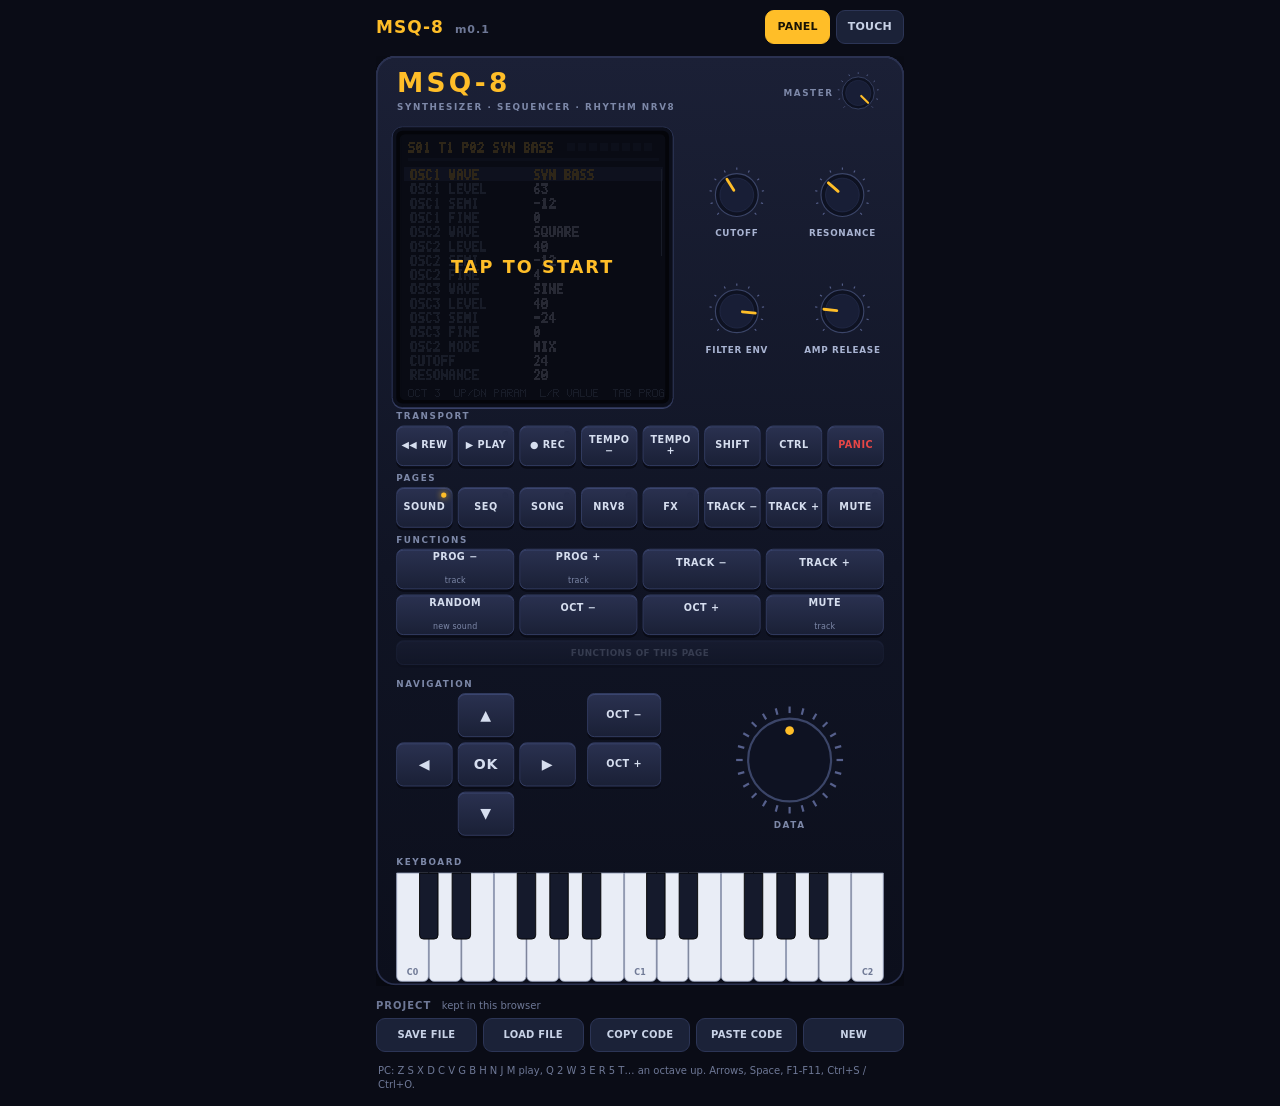
==== index.html @ dc90cc41 "MSQ-8 web: the built page Co-Authored-By: Claude Sonnet 5.5 <noreply@anthropic.com>" ====
<!doctype html>
<html lang="fr">
<head>
<meta charset="utf-8">
<meta name="viewport" content="width=device-width, initial-scale=1, maximum-scale=1, user-scalable=no, viewport-fit=cover">
<meta name="theme-color" content="#0a0c16">
<meta name="apple-mobile-web-app-capable" content="yes">
<meta name="mobile-web-app-capable" content="yes">
<title>MSQ-8 Synth</title>
<link rel="stylesheet" href="style.css">
</head>
<body>
<div id="app">
  <header>
    <div class="brand"><b>MSQ-8</b> <span id="ver"></span></div>
    <div class="views" role="group" aria-label="View">
      <button class="btn small" id="vPanel" type="button">PANEL</button>
      <button class="btn small" id="vTouch" type="button">TOUCH</button>
    </div>
  </header>

  <div id="touchview">
    <div id="screenwrap">
      <canvas id="screen" width="240" height="240"></canvas>
      <button class="js-start" id="start" type="button">TAP TO START</button>
    </div>

    <nav id="pages" aria-label="Pages"></nav>

    <section id="transport" aria-label="Transport"></section>

    <section id="nav" aria-label="Navigation">
      <div id="dpad"></div>
      <div id="mods"></div>
    </section>

    <section id="shortcuts" aria-label="Raccourcis"></section>

    <section id="keys" aria-label="Clavier">
      <div id="pianobar"></div>
      <div id="piano"></div>
      <div id="pads"></div>
    </section>
  </div>

  <div id="panelview" hidden>
    <div id="stage"><div id="device"></div></div>
  </div>

  <section id="project" aria-label="Projet">
    <div class="label">PROJECT <span id="autosaved">kept in this browser</span></div>
    <div id="projbtns">
      <button class="btn small" id="btnSave" type="button">SAVE FILE</button>
      <button class="btn small" id="btnLoad" type="button">LOAD FILE</button>
      <button class="btn small" id="btnCopy" type="button">COPY CODE</button>
      <button class="btn small" id="btnPaste" type="button">PASTE CODE</button>
      <button class="btn small" id="btnNew" type="button">NEW</button>
    </div>
    <div id="pastebox" hidden>
      <textarea id="code" rows="4" spellcheck="false" autocomplete="off" placeholder="Paste a project code here"></textarea>
      <button class="btn small" id="btnCodeLoad" type="button">LOAD THIS CODE</button>
    </div>
  </section>

  <p class="hint">PC: Z S X D C V G B H N J M play, Q 2 W 3 E R 5 T… an octave up. Arrows, Space, F1-F11, Ctrl+S / Ctrl+O.</p>
  <input type="file" id="file" accept=".msq8,.txt,application/octet-stream,text/plain" hidden>
</div>
<script src="panel.js"></script>
<script src="app.js"></script>
</body>
</html>
---- style.css ----
:root {
  --bg: #0a0c16;
  --panel: #12172a;
  --key: #1b2238;
  --key-edge: #2c3556;
  --text: #c8d2e6;
  --dim: #6e7896;
  --amber: #ffbe28;
  --green: #50dc78;
  --red: #e64646;
  --white-key: #e9edf6;
  color-scheme: dark;
  --black-key: #151a2c;
}

* { box-sizing: border-box; }

html, body {
  margin: 0;
  background: var(--bg);
  color: var(--text);
  font: 600 13px/1.2 system-ui, -apple-system, "Segoe UI", Roboto, sans-serif;
  -webkit-tap-highlight-color: transparent;
  -webkit-user-select: none;
  user-select: none;
  overscroll-behavior: none;
}

#app {
  max-width: 520px;
  margin: 0 auto;
  padding-block: max(8px, env(safe-area-inset-top, 0px)) calc(14px + env(safe-area-inset-bottom, 0px));
  padding-inline: 16px;
}

header {
  display: flex;
  align-items: center;
  justify-content: space-between;
  padding: 2px 0 8px;
}
.brand { font-size: 17px; letter-spacing: .06em; }
.brand b { color: var(--amber); }
#ver { color: var(--dim); font-size: 11px; margin-left: 4px; }
.tag { color: var(--dim); font-size: 10px; letter-spacing: .1em; text-transform: uppercase; }
[hidden] { display: none !important; }

.btn {
  appearance: none;
  -webkit-appearance: none;
  min-height: 46px;
  padding: 6px 4px;
  background: var(--key);
  border: 1px solid var(--key-edge);
  border-radius: 9px;
  color: var(--text);
  font: inherit;
  font-size: 12px;
  letter-spacing: .02em;
  touch-action: none;
  cursor: pointer;
}
.btn.small { min-height: 34px; padding: 4px 11px; font-size: 11px; }
.btn.on, .btn:active { background: #3a3220; border-color: var(--amber); color: var(--amber); }
.btn.latched { background: #3a3220; border-color: var(--amber); color: var(--amber); }
.btn.live { background: #17382a; border-color: var(--green); color: var(--green); }
.btn.rec { background: #3c1a1e; border-color: var(--red); color: var(--red); }
.btn.tab-active { background: var(--amber); border-color: var(--amber); color: #1a1405; }
.btn.warn { background: #3c1a1e; border-color: var(--red); color: var(--red); }

#screenwrap { position: relative; }
#screen {
  display: block;
  width: 100%;
  aspect-ratio: 1;
  image-rendering: pixelated;
  background: #000;
  border-radius: 8px;
  border: 1px solid var(--key-edge);
}
#start {
  position: absolute;
  inset: 0;
  width: 100%;
  border: 0;
  border-radius: 8px;
  background: rgba(10, 12, 22, .82);
  color: var(--amber);
  font: 700 22px/1 system-ui, sans-serif;
  letter-spacing: .12em;
}
#start.hidden { display: none; }

.row { display: grid; gap: 6px; margin-top: 8px; }
#pages { display: grid; grid-template-columns: repeat(5, 1fr); gap: 6px; margin-top: 8px; }
#transport { display: grid; grid-template-columns: repeat(7, 1fr); gap: 6px; margin-top: 8px; }

#nav { display: grid; grid-template-columns: 1fr 96px; gap: 8px; margin-top: 8px; align-items: stretch; }
#dpad {
  display: grid;
  grid-template-columns: repeat(3, 1fr);
  grid-template-rows: repeat(3, 50px);
  gap: 6px;
}
#dpad .btn { min-height: 0; font-size: 18px; }
#mods { display: grid; grid-template-rows: 1fr 1fr 1fr; gap: 6px; }

#shortcuts { display: grid; grid-template-columns: repeat(4, 1fr); gap: 6px; margin-top: 8px; }
#shortcuts .btn { font-size: 11px; line-height: 1.15; }
#shortcuts .btn small { display: block; color: var(--dim); font-weight: 500; font-size: 9px; margin-top: 2px; }
#shortcuts .btn.on small { color: var(--amber); }

#keys { margin-top: 10px; }
#pianobar { display: grid; grid-template-columns: 70px 1fr 70px; gap: 6px; align-items: center; margin-bottom: 6px; }
#pianobar .mid { text-align: center; color: var(--dim); font-size: 11px; }
#pianobar .btn { min-height: 34px; }

#piano {
  position: relative;
  display: flex;
  height: 132px;
  touch-action: none;
}
.white {
  flex: 1;
  background: var(--white-key);
  border: 1px solid #9aa3bd;
  border-radius: 0 0 6px 6px;
  color: #707a96;
  font-size: 9px;
  display: flex;
  align-items: flex-end;
  justify-content: center;
  padding-bottom: 4px;
  touch-action: none;
}
.white.on { background: var(--amber); color: #1a1405; }
.black {
  position: absolute;
  top: 0;
  height: 62%;
  width: 5.4%;
  background: var(--black-key);
  border: 1px solid #000;
  border-radius: 0 0 5px 5px;
  z-index: 2;
  touch-action: none;
}
.black.on { background: var(--amber); }

#pads, #stutters { display: grid; grid-template-columns: repeat(4, 1fr); gap: 6px; }
#pads { display: none; }
#pads .label { grid-column: 1 / -1; color: var(--dim); font-size: 10px; letter-spacing: .1em; margin: 6px 0 -2px; }
#pads .btn { min-height: 58px; font-size: 12px; }
.pad0 { border-bottom: 4px solid #eb5046; }
.pad1 { border-bottom: 4px solid #f0963c; }
.pad2 { border-bottom: 4px solid #ebd746; }
.pad3 { border-bottom: 4px solid #eb6eaa; }
.pad4 { border-bottom: 4px solid #50d2dc; }
.pad5 { border-bottom: 4px solid #5a82f0; }
.pad6 { border-bottom: 4px solid #6edc78; }
.pad7 { border-bottom: 4px solid #b478f0; }
.stut { border-top: 3px solid var(--red); }

.hint { color: var(--dim); font-size: 10px; font-weight: 500; margin: 12px 2px 0; line-height: 1.4; }

@media (min-width: 700px) {
  #app { max-width: 560px; }
}

#project { margin-top: 14px; }
#project .label { color: var(--dim); font-size: 10px; letter-spacing: .1em; margin-bottom: 6px; }
#autosaved { color: var(--dim); font-weight: 500; letter-spacing: 0; margin-left: 6px; }
#projbtns { display: grid; grid-template-columns: repeat(5, 1fr); gap: 6px; }
#projbtns .btn { padding-inline: 2px; font-size: 10px; }
#pastebox { display: grid; gap: 6px; margin-top: 8px; }
#code {
  width: 100%;
  min-width: 0;
  resize: vertical;
  background: var(--panel);
  color: var(--text);
  border: 1px solid var(--key-edge);
  border-radius: 8px;
  padding: 8px;
  font: 11px/1.3 ui-monospace, Menlo, Consolas, monospace;
  -webkit-user-select: text;
  user-select: text;
}

/* ---------------------------------------------------------------- the front panel view */
.views { display: flex; gap: 6px; }
#panelview { margin-top: 4px; }
#stage { position: relative; width: 100%; overflow: hidden; }
#device {
  position: absolute;
  top: 0;
  width: 600px;
  height: 1056px;
  transform-origin: 0 0;
  background: linear-gradient(180deg, #1b2036 0%, #101424 55%, #0c0f1c 100%);
  border-radius: 22px;
  box-shadow: inset 0 0 0 2px #2a3150, inset 0 2px 0 #3a4268, 0 12px 30px rgba(0, 0, 0, .5);
}
#device > * { position: absolute; }
.legend {
  color: #7d88a8;
  font: 600 10px/12px system-ui, -apple-system, "Segoe UI", sans-serif;
  letter-spacing: .18em;
  text-transform: uppercase;
  white-space: nowrap;
  pointer-events: none;
}
.legend.logo { font: 800 30px/34px system-ui, -apple-system, "Segoe UI", sans-serif; letter-spacing: .12em; color: var(--amber); }

.bezel { background: #04050a; border: 1px solid #2c3556; border-radius: 12px; box-shadow: inset 0 0 0 4px #0b0e1a, 0 1px 0 #3a4268; }
.bezel canvas { position: absolute; width: 300px; height: 300px; image-rendering: pixelated; border-radius: 4px; background: #000; }
.pstart {
  position: absolute;
  inset: 8px;
  border: 0;
  border-radius: 6px;
  background: rgba(10, 12, 22, .85);
  color: var(--amber);
  font: 700 20px/1 system-ui, sans-serif;
  letter-spacing: .12em;
}
.pstart.hidden { display: none; }

.pbtn {
  display: flex;
  align-items: center;
  justify-content: center;
  flex-direction: column;
  gap: 2px;
  text-align: center;
  padding: 2px;
  background: linear-gradient(#2a3150, #1a2036);
  border: 1px solid #38426a;
  border-radius: 8px;
  color: #d6deef;
  font: 700 11px/1.1 system-ui, -apple-system, "Segoe UI", sans-serif;
  letter-spacing: .05em;
  box-shadow: 0 3px 0 #090b16, inset 0 1px 0 #3b4670;
  touch-action: none;
  cursor: pointer;
  -webkit-user-select: none;
  user-select: none;
}
.pbtn.on { transform: translateY(2px); box-shadow: 0 1px 0 #090b16; border-color: var(--amber); color: var(--amber); }
.pbtn.latched { border-color: var(--amber); color: var(--amber); background: linear-gradient(#3a3220, #2a2416); }
.pbtn.warn { color: var(--red); }
.pbtn.empty { opacity: .28; pointer-events: none; }
.pbtn.more { font-size: 10px; color: #9aa6c6; }
.pbtn.dp { font-size: 16px; }
.pbtn .leg { pointer-events: none; }
.pbtn .hint { color: #7d88a8; font-weight: 500; font-size: 9px; letter-spacing: .02em; pointer-events: none; }
.pbtn .led { position: absolute; top: 5px; right: 6px; width: 6px; height: 6px; border-radius: 50%; background: #262d4a; pointer-events: none; }
.pbtn.green .led.lit { background: var(--green); box-shadow: 0 0 7px var(--green); }
.pbtn.red .led.lit { background: var(--red); box-shadow: 0 0 7px var(--red); }
.pbtn.amber .led.lit { background: var(--amber); box-shadow: 0 0 7px var(--amber); }
.pbtn { position: absolute; }

.knob, .wheel { touch-action: none; cursor: ns-resize; -webkit-user-select: none; user-select: none; }
.wheel { cursor: ew-resize; }
.knob svg, .wheel svg { display: block; width: 100%; height: 100%; overflow: visible; }
.kb { fill: #0e1222; stroke: #3b4568; stroke-width: 2; }
.hi { fill: #181e36; stroke: #2a3354; stroke-width: 1; }
.tick { stroke: #56608c; stroke-width: 2; }
.ptr { stroke: var(--amber); stroke-width: 5; stroke-linecap: round; }
.dot { fill: var(--amber); }
.klabel {
  text-align: center;
  font: 600 10px/1.15 system-ui, -apple-system, "Segoe UI", sans-serif;
  color: #a9b4d2;
  letter-spacing: .08em;
  text-transform: uppercase;
  pointer-events: none;
}

.pkeys { display: flex; touch-action: none; }
.pkeys .white { height: 124px; }
.pkeys .black { height: 76px; width: 22px; }
.ppads { display: grid; grid-template-columns: repeat(4, 134px); grid-template-rows: 54px 54px 22px 54px 54px; gap: 6px; touch-action: none; }
.ppads .legend { align-self: end; }
.ppad {
  display: flex;
  align-items: center;
  justify-content: center;
  background: linear-gradient(#2a3150, #1a2036);
  border: 1px solid #38426a;
  border-radius: 8px;
  color: #d6deef;
  font: 700 13px/1 system-ui, sans-serif;
  letter-spacing: .06em;
  box-shadow: 0 3px 0 #090b16;
  touch-action: none;
  cursor: pointer;
}
.ppad.on { transform: translateY(2px); box-shadow: none; color: var(--amber); border-color: var(--amber); }
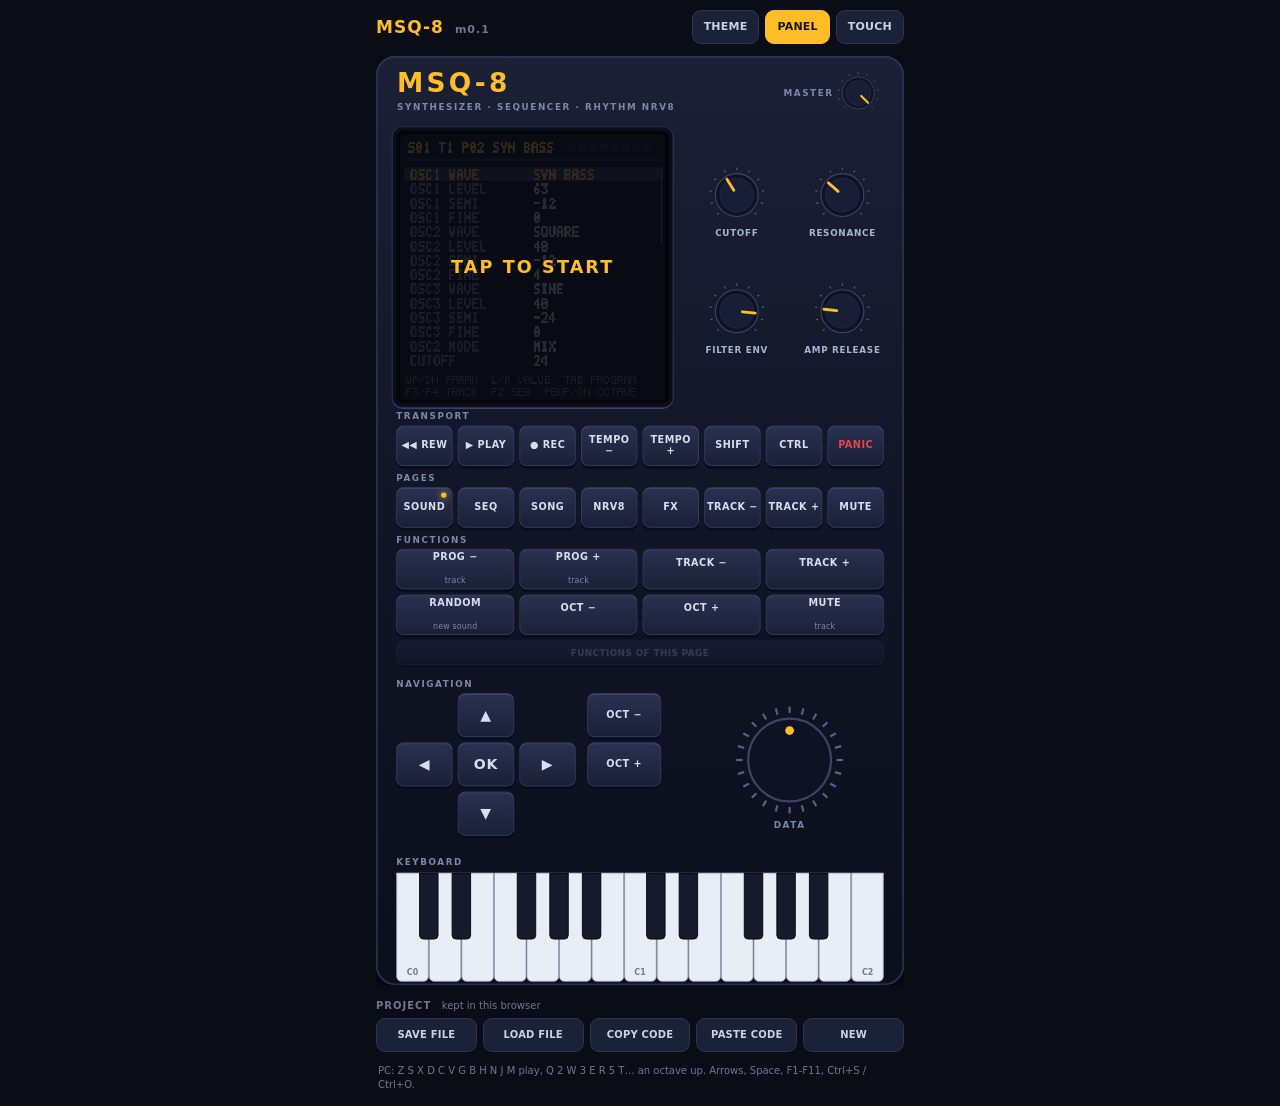
==== commit 4926fe15: "Page: SQ-80 theme, panel knobs, latest fixes" ====
--- a/index.html
+++ b/index.html
@@ -14,6 +14,7 @@
   <header>
     <div class="brand"><b>MSQ-8</b> <span id="ver"></span></div>
     <div class="views" role="group" aria-label="View">
+      <button class="btn small" id="btnTheme" type="button">THEME</button>
       <button class="btn small" id="vPanel" type="button">PANEL</button>
       <button class="btn small" id="vTouch" type="button">TOUCH</button>
     </div>
--- a/style.css
+++ b/style.css
@@ -298,3 +298,11 @@
   cursor: pointer;
 }
 .ppad.on { transform: translateY(2px); box-shadow: none; color: var(--amber); border-color: var(--amber); }
+
+/* the SQ-80 theme: the page takes the screen's electric blue */
+body.sq80 { --amber: #4f9bff; --green: #7ec0ff; --red: #d7ebff; --dim: #3b6cb8; --text: #9cc8ff; --key-edge: #1f3d73; --panel: #070d1c; }
+body.sq80 .btn.on, body.sq80 .btn:active, body.sq80 .btn.latched { background: #0d2247; }
+body.sq80 .btn.tab-active { color: #02060f; }
+body.sq80 .ptr, body.sq80 .dot { stroke: #4f9bff; fill: #4f9bff; }
+body.sq80 .ptr { fill: none; }
+body.sq80 .pad0, body.sq80 .pad1, body.sq80 .pad2, body.sq80 .pad3, body.sq80 .pad4, body.sq80 .pad5, body.sq80 .pad6, body.sq80 .pad7 { border-bottom-color: #3a78d8; }
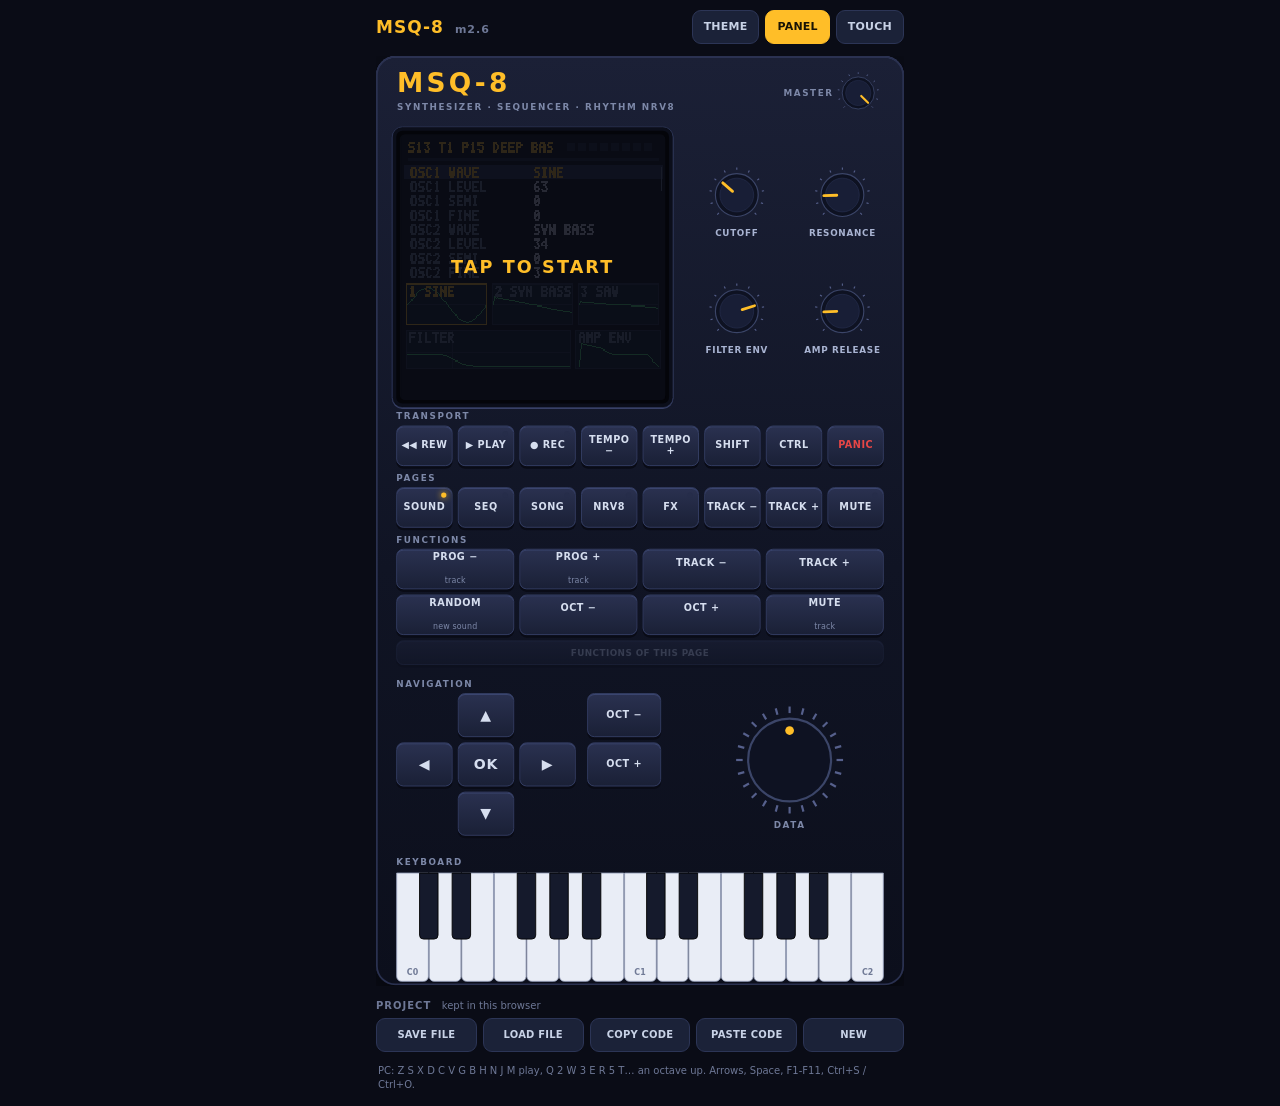
==== commit 2cbdbc02: "The touch view fits a phone screen (built from MSQ-8 web/src) The screen fills the space left, pages" ====
--- a/index.html
+++ b/index.html
@@ -30,18 +30,32 @@
 
     <section id="transport" aria-label="Transport"></section>
 
-    <section id="nav" aria-label="Navigation">
-      <div id="dpad"></div>
-      <div id="mods"></div>
-    </section>
+    <nav id="decktabs" aria-label="Controls">
+      <button class="btn small" type="button" data-deck="nav">NAV</button>
+      <button class="btn small" type="button" data-deck="func">FUNC</button>
+      <button class="btn small" type="button" data-deck="keys" id="tabKeys">KEYS</button>
+      <button class="btn small" type="button" data-deck="file">FILE</button>
+    </nav>
 
-    <section id="shortcuts" aria-label="Raccourcis"></section>
+    <div id="deck">
+      <section id="nav" data-deck="nav" aria-label="Navigation">
+        <div id="dpad"></div>
+        <div id="mods"></div>
+      </section>
 
-    <section id="keys" aria-label="Clavier">
-      <div id="pianobar"></div>
-      <div id="piano"></div>
-      <div id="pads"></div>
-    </section>
+      <section id="func" data-deck="func" aria-label="Raccourcis">
+        <div id="shortcuts"></div>
+        <button class="btn small" id="more" type="button">MORE</button>
+      </section>
+
+      <section id="keys" data-deck="keys" aria-label="Clavier">
+        <div id="pianobar"></div>
+        <div id="piano"></div>
+        <div id="pads"></div>
+      </section>
+
+      <div id="deckfile" data-deck="file"></div>
+    </div>
   </div>
 
   <div id="panelview" hidden>
@@ -61,9 +75,9 @@
       <textarea id="code" rows="4" spellcheck="false" autocomplete="off" placeholder="Paste a project code here"></textarea>
       <button class="btn small" id="btnCodeLoad" type="button">LOAD THIS CODE</button>
     </div>
+    <p class="hint">PC: Z S X D C V G B H N J M play, Q 2 W 3 E R 5 T… an octave up. Arrows, Space, F1-F11, Ctrl+S / Ctrl+O.</p>
   </section>
 
-  <p class="hint">PC: Z S X D C V G B H N J M play, Q 2 W 3 E R 5 T… an octave up. Arrows, Space, F1-F11, Ctrl+S / Ctrl+O.</p>
   <input type="file" id="file" accept=".msq8,.txt,application/octet-stream,text/plain" hidden>
 </div>
 <script src="panel.js"></script>
--- a/style.css
+++ b/style.css
@@ -95,30 +95,35 @@
 #pages { display: grid; grid-template-columns: repeat(5, 1fr); gap: 6px; margin-top: 8px; }
 #transport { display: grid; grid-template-columns: repeat(7, 1fr); gap: 6px; margin-top: 8px; }
 
-#nav { display: grid; grid-template-columns: 1fr 96px; gap: 8px; margin-top: 8px; align-items: stretch; }
+#nav { display: grid; grid-template-columns: 1fr 96px; gap: 8px; align-items: stretch; }
 #dpad {
   display: grid;
   grid-template-columns: repeat(3, 1fr);
-  grid-template-rows: repeat(3, 50px);
+  grid-template-rows: repeat(3, 1fr);
   gap: 6px;
 }
 #dpad .btn { min-height: 0; font-size: 18px; }
 #mods { display: grid; grid-template-rows: 1fr 1fr 1fr; gap: 6px; }
-
-#shortcuts { display: grid; grid-template-columns: repeat(4, 1fr); gap: 6px; margin-top: 8px; }
+#mods .btn { min-height: 0; }
+
+#func { display: flex; flex-direction: column; gap: 6px; }
+#shortcuts { flex: 1; min-height: 0; display: grid; grid-template-columns: repeat(4, 1fr); grid-template-rows: 1fr 1fr; gap: 6px; }
+#shortcuts .btn { min-height: 0; padding-inline: 2px; }
+#more { flex: none; color: var(--dim); }
 #shortcuts .btn { font-size: 11px; line-height: 1.15; }
 #shortcuts .btn small { display: block; color: var(--dim); font-weight: 500; font-size: 9px; margin-top: 2px; }
 #shortcuts .btn.on small { color: var(--amber); }
 
-#keys { margin-top: 10px; }
-#pianobar { display: grid; grid-template-columns: 70px 1fr 70px; gap: 6px; align-items: center; margin-bottom: 6px; }
+#keys { display: flex; flex-direction: column; }
+#pianobar { flex: none; display: grid; grid-template-columns: 70px 1fr 70px; gap: 6px; align-items: center; margin-bottom: 6px; }
 #pianobar .mid { text-align: center; color: var(--dim); font-size: 11px; }
 #pianobar .btn { min-height: 34px; }
 
 #piano {
   position: relative;
   display: flex;
-  height: 132px;
+  flex: 1;
+  min-height: 90px;
   touch-action: none;
 }
 .white {
@@ -149,9 +154,9 @@
 .black.on { background: var(--amber); }
 
 #pads, #stutters { display: grid; grid-template-columns: repeat(4, 1fr); gap: 6px; }
-#pads { display: none; }
-#pads .label { grid-column: 1 / -1; color: var(--dim); font-size: 10px; letter-spacing: .1em; margin: 6px 0 -2px; }
-#pads .btn { min-height: 58px; font-size: 12px; }
+#pads { display: none; flex: 1; min-height: 0; grid-template-rows: 1fr 1fr auto 1fr 1fr; }
+#pads .label { grid-column: 1 / -1; color: var(--dim); font-size: 10px; letter-spacing: .1em; margin: 2px 0 -2px; }
+#pads .btn { min-height: 0; font-size: 12px; padding-block: 2px; }
 .pad0 { border-bottom: 4px solid #eb5046; }
 .pad1 { border-bottom: 4px solid #f0963c; }
 .pad2 { border-bottom: 4px solid #ebd746; }
@@ -166,6 +171,59 @@
 
 @media (min-width: 700px) {
   #app { max-width: 560px; }
+}
+
+/* ---------------------------------------------------------------- the touch view: one screen, nothing to scroll
+   The synth's screen takes the room left over (a square, as big as fits), the pages and the transport sit under it,
+   and the drawer at the bottom shows one of NAV, FUNC, KEYS / PADS, FILE. */
+body.v-touch { overflow: hidden; }
+body.v-touch #app {
+  display: flex;
+  flex-direction: column;
+  height: 100vh;
+  height: 100dvh;
+  padding-block: max(6px, env(safe-area-inset-top, 0px)) max(8px, env(safe-area-inset-bottom, 0px));
+  padding-inline: max(10px, env(safe-area-inset-left, 0px)) max(10px, env(safe-area-inset-right, 0px));
+}
+body.v-touch header { flex: none; padding: 0 0 6px; }
+#touchview { flex: 1; min-height: 0; display: flex; flex-direction: column; gap: 6px; }
+#touchview > * { flex: none; }
+#touchview #pages, #touchview #transport { margin-top: 0; }
+#touchview #pages .btn, #touchview #transport .btn { min-height: 40px; padding-block: 2px; }
+
+#touchview #screenwrap { flex: 1; min-height: 120px; container-type: size; }
+#touchview #screen, #touchview #start {
+  position: absolute;
+  inset: 0;
+  margin: auto;
+  width: min(100cqw, 100cqh);
+  height: min(100cqw, 100cqh);
+}
+#touchview #start { font-size: 18px; }
+
+#decktabs { display: grid; grid-template-columns: repeat(4, 1fr); gap: 6px; }
+#decktabs .btn { min-height: 32px; }
+#deck { height: clamp(180px, 36dvh, 300px); }
+#deck > * { height: 100%; }
+#deckfile { overflow-y: auto; }
+#deckfile #project { margin-top: 2px; }
+#deckfile #projbtns { grid-template-columns: repeat(3, 1fr); }
+#deckfile #projbtns .btn { min-height: 44px; font-size: 11px; }
+
+/* a phone on its side: the screen on the left, the controls on the right */
+@media (orientation: landscape) and (max-height: 520px) {
+  body.v-touch #app { max-width: none; }
+  #touchview { display: grid; grid-template-columns: auto 1fr; grid-template-rows: auto auto auto 1fr; column-gap: 10px; row-gap: 5px; }
+  #touchview #screenwrap { grid-row: 1 / -1; width: min(50vw, calc(100dvh - 64px)); min-height: 0; }
+  #touchview #pages .btn, #touchview #transport .btn { min-height: 34px; }
+  #decktabs .btn { min-height: 28px; }
+  #deck { height: auto; min-height: 0; }
+  #mods { grid-template-rows: 1fr 1fr 1fr; }
+}
+
+/* a finger, not a PC keyboard: the PC keys hint is no use */
+@media (pointer: coarse) {
+  .hint { display: none; }
 }
 
 #project { margin-top: 14px; }
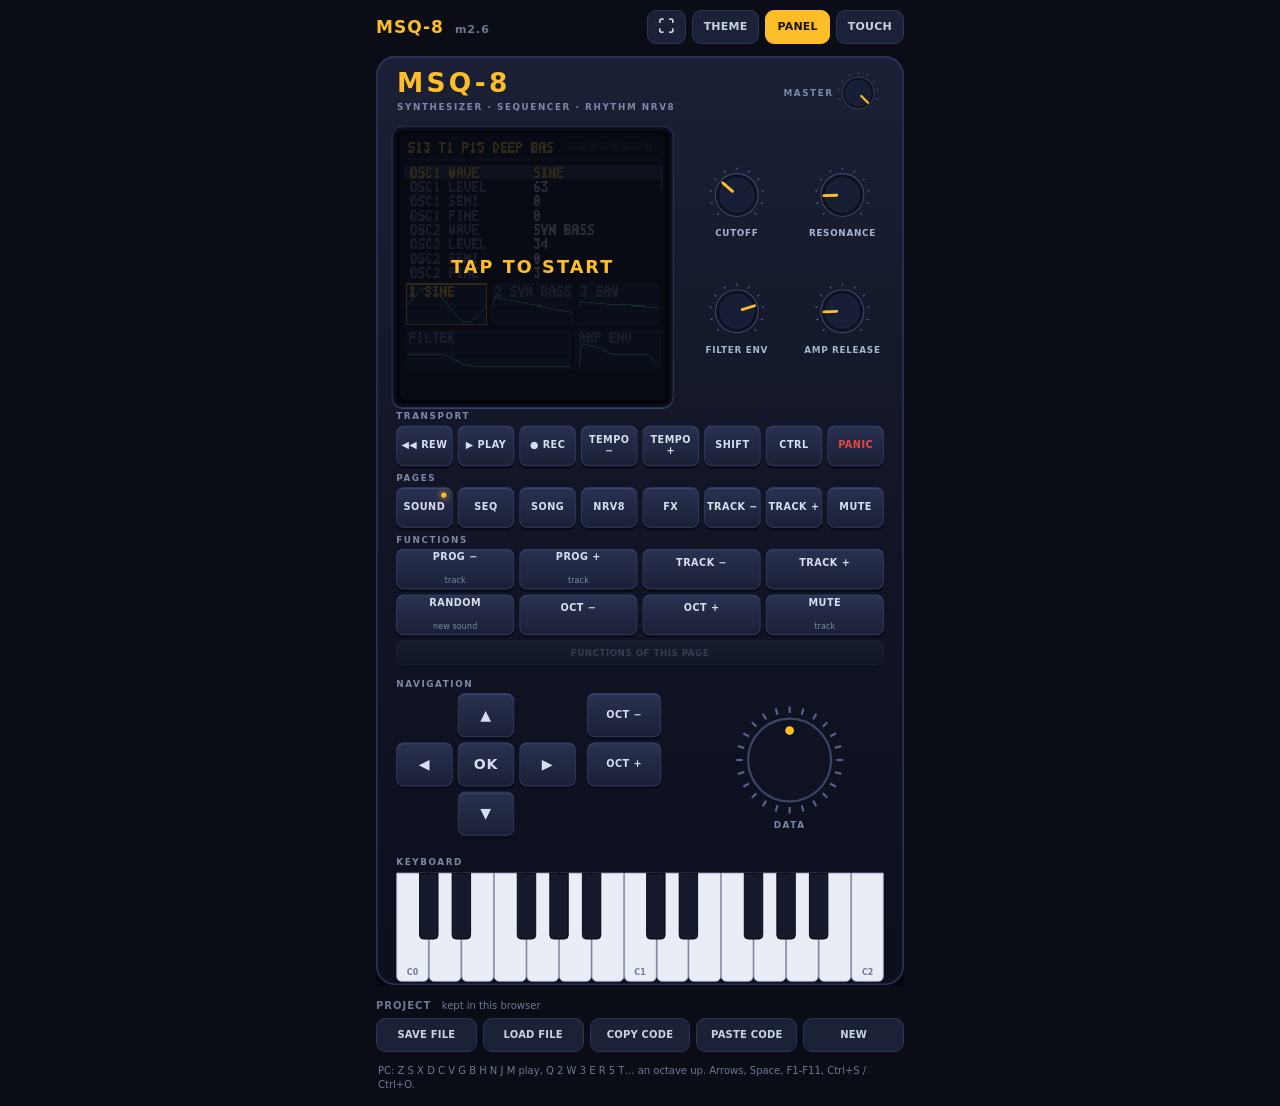
==== commit d637044c: "A full screen button (built from MSQ-8 web/src) Co-Authored-By: Claude Opus 5.5 <noreply@anthropic.c" ====
--- a/index.html
+++ b/index.html
@@ -14,6 +14,7 @@
   <header>
     <div class="brand"><b>MSQ-8</b> <span id="ver"></span></div>
     <div class="views" role="group" aria-label="View">
+      <button class="btn small" id="btnFull" type="button" aria-label="Full screen" title="Full screen" hidden>⛶</button>
       <button class="btn small" id="btnTheme" type="button">THEME</button>
       <button class="btn small" id="vPanel" type="button">PANEL</button>
       <button class="btn small" id="vTouch" type="button">TOUCH</button>
--- a/style.css
+++ b/style.css
@@ -117,13 +117,14 @@
 #keys { display: flex; flex-direction: column; }
 #pianobar { flex: none; display: grid; grid-template-columns: 70px 1fr 70px; gap: 6px; align-items: center; margin-bottom: 6px; }
 #pianobar .mid { text-align: center; color: var(--dim); font-size: 11px; }
-#pianobar .btn { min-height: 34px; }
+#pianobar .btn { min-height: 30px; }
 
 #piano {
   position: relative;
   display: flex;
   flex: 1;
-  min-height: 90px;
+  min-height: 70px;
+  max-height: 112px;
   touch-action: none;
 }
 .white {
@@ -152,6 +153,11 @@
   touch-action: none;
 }
 .black.on { background: var(--amber); }
+/* the touch keyboard, like the FM-1's: pills, the black keys in a row above the white ones */
+#piano .white, #piano .black { position: absolute; border-radius: 999px; padding: 0; }
+#piano .white { top: 44%; bottom: 0; flex: none; padding-bottom: 6px; border-color: #9aa3bd; }
+#piano .black { top: 0; height: 38%; background: #2a3150; border-color: #4a5580; }
+#piano .black.on { background: var(--amber); }
 
 #pads, #stutters { display: grid; grid-template-columns: repeat(4, 1fr); gap: 6px; }
 #pads { display: none; flex: 1; min-height: 0; grid-template-rows: 1fr 1fr auto 1fr 1fr; }
@@ -186,12 +192,13 @@
   padding-inline: max(10px, env(safe-area-inset-left, 0px)) max(10px, env(safe-area-inset-right, 0px));
 }
 body.v-touch header { flex: none; padding: 0 0 6px; }
-#touchview { flex: 1; min-height: 0; display: flex; flex-direction: column; gap: 6px; }
+#touchview { flex: 1; min-height: 0; display: flex; flex-direction: column; gap: 6px; container-type: inline-size; }
 #touchview > * { flex: none; }
 #touchview #pages, #touchview #transport { margin-top: 0; }
-#touchview #pages .btn, #touchview #transport .btn { min-height: 40px; padding-block: 2px; }
-
-#touchview #screenwrap { flex: 1; min-height: 120px; container-type: size; }
+#touchview #pages .btn, #touchview #transport .btn { min-height: 38px; padding-block: 2px; }
+
+/* the screen goes first, as wide as the page; it gives up height only when the drawer would get under 150 px */
+#touchview #screenwrap { height: max(160px, min(100cqw, calc(100dvh - 340px))); container-type: size; }
 #touchview #screen, #touchview #start {
   position: absolute;
   inset: 0;
@@ -202,8 +209,8 @@
 #touchview #start { font-size: 18px; }
 
 #decktabs { display: grid; grid-template-columns: repeat(4, 1fr); gap: 6px; }
-#decktabs .btn { min-height: 32px; }
-#deck { height: clamp(180px, 36dvh, 300px); }
+#decktabs .btn { min-height: 30px; }
+#touchview #deck { flex: 1; min-height: 0; max-height: 300px; }
 #deck > * { height: 100%; }
 #deckfile { overflow-y: auto; }
 #deckfile #project { margin-top: 2px; }
@@ -214,10 +221,10 @@
 @media (orientation: landscape) and (max-height: 520px) {
   body.v-touch #app { max-width: none; }
   #touchview { display: grid; grid-template-columns: auto 1fr; grid-template-rows: auto auto auto 1fr; column-gap: 10px; row-gap: 5px; }
-  #touchview #screenwrap { grid-row: 1 / -1; width: min(50vw, calc(100dvh - 64px)); min-height: 0; }
+  #touchview #screenwrap { grid-row: 1 / -1; width: min(50vw, calc(100dvh - 64px)); height: auto; min-height: 0; }
   #touchview #pages .btn, #touchview #transport .btn { min-height: 34px; }
   #decktabs .btn { min-height: 28px; }
-  #deck { height: auto; min-height: 0; }
+  #touchview #deck { max-height: none; }
   #mods { grid-template-rows: 1fr 1fr 1fr; }
 }
 
@@ -248,6 +255,7 @@
 
 /* ---------------------------------------------------------------- the front panel view */
 .views { display: flex; gap: 6px; }
+#btnFull { padding-inline: 10px; font-size: 16px; line-height: 1; }
 #panelview { margin-top: 4px; }
 #stage { position: relative; width: 100%; overflow: hidden; }
 #device {
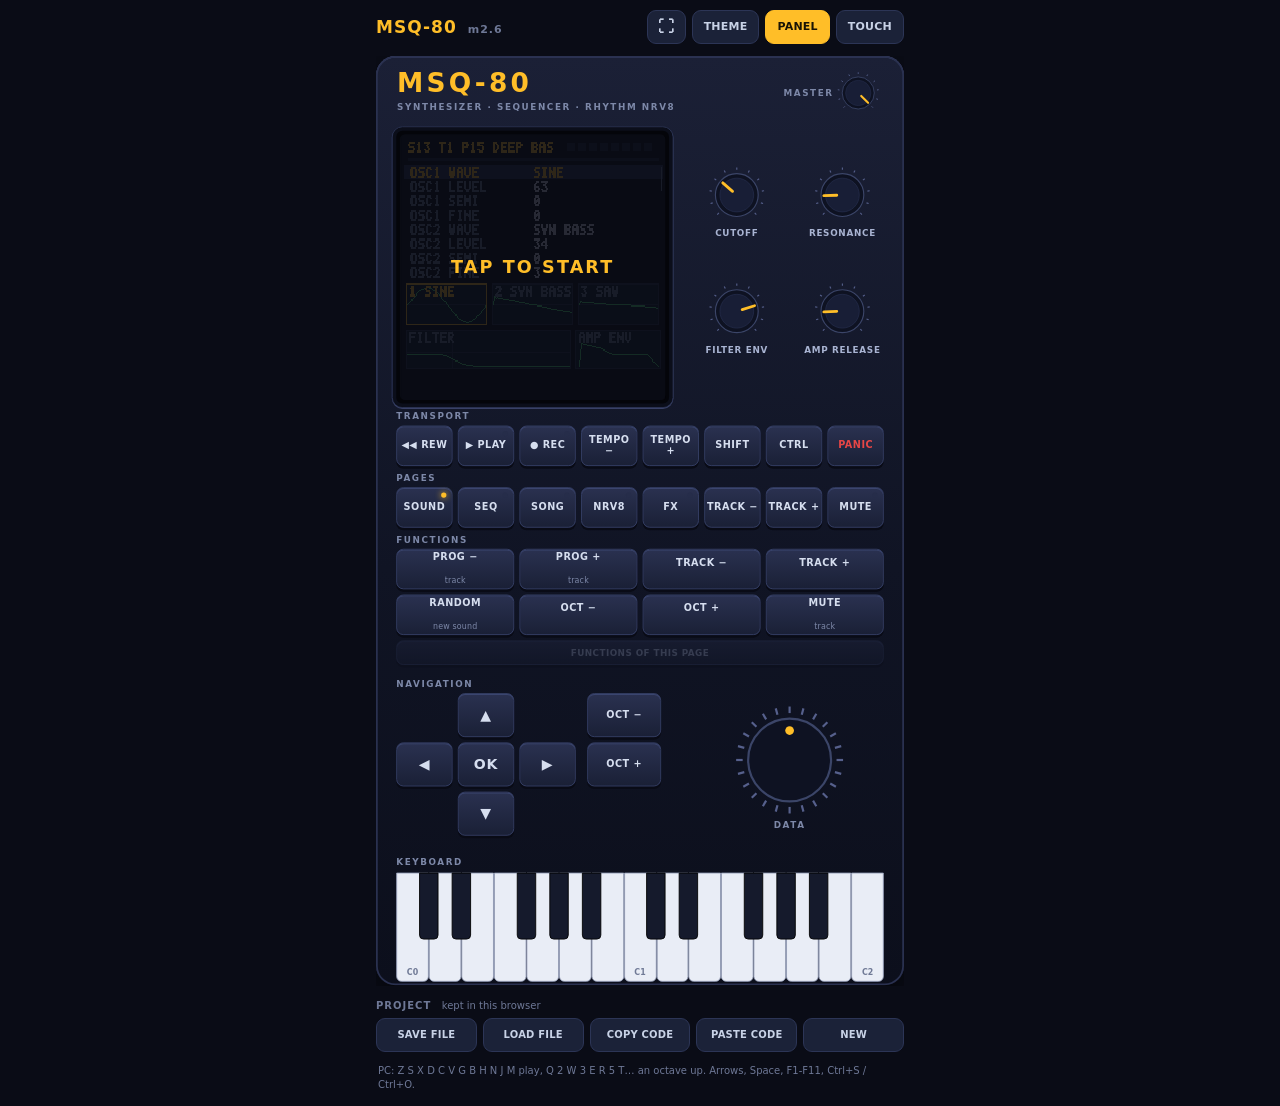
==== commit eb70ff0d: "MSQ-80: the new name (title, logo, README) Co-Authored-By: Claude Opus 5.5 <noreply@anthropic.com>" ====
--- a/index.html
+++ b/index.html
@@ -6,13 +6,13 @@
 <meta name="theme-color" content="#0a0c16">
 <meta name="apple-mobile-web-app-capable" content="yes">
 <meta name="mobile-web-app-capable" content="yes">
-<title>MSQ-8 Synth</title>
+<title>MSQ-80 Synth</title>
 <link rel="stylesheet" href="style.css">
 </head>
 <body>
 <div id="app">
   <header>
-    <div class="brand"><b>MSQ-8</b> <span id="ver"></span></div>
+    <div class="brand"><b>MSQ-80</b> <span id="ver"></span></div>
     <div class="views" role="group" aria-label="View">
       <button class="btn small" id="btnFull" type="button" aria-label="Full screen" title="Full screen" hidden>⛶</button>
       <button class="btn small" id="btnTheme" type="button">THEME</button>
